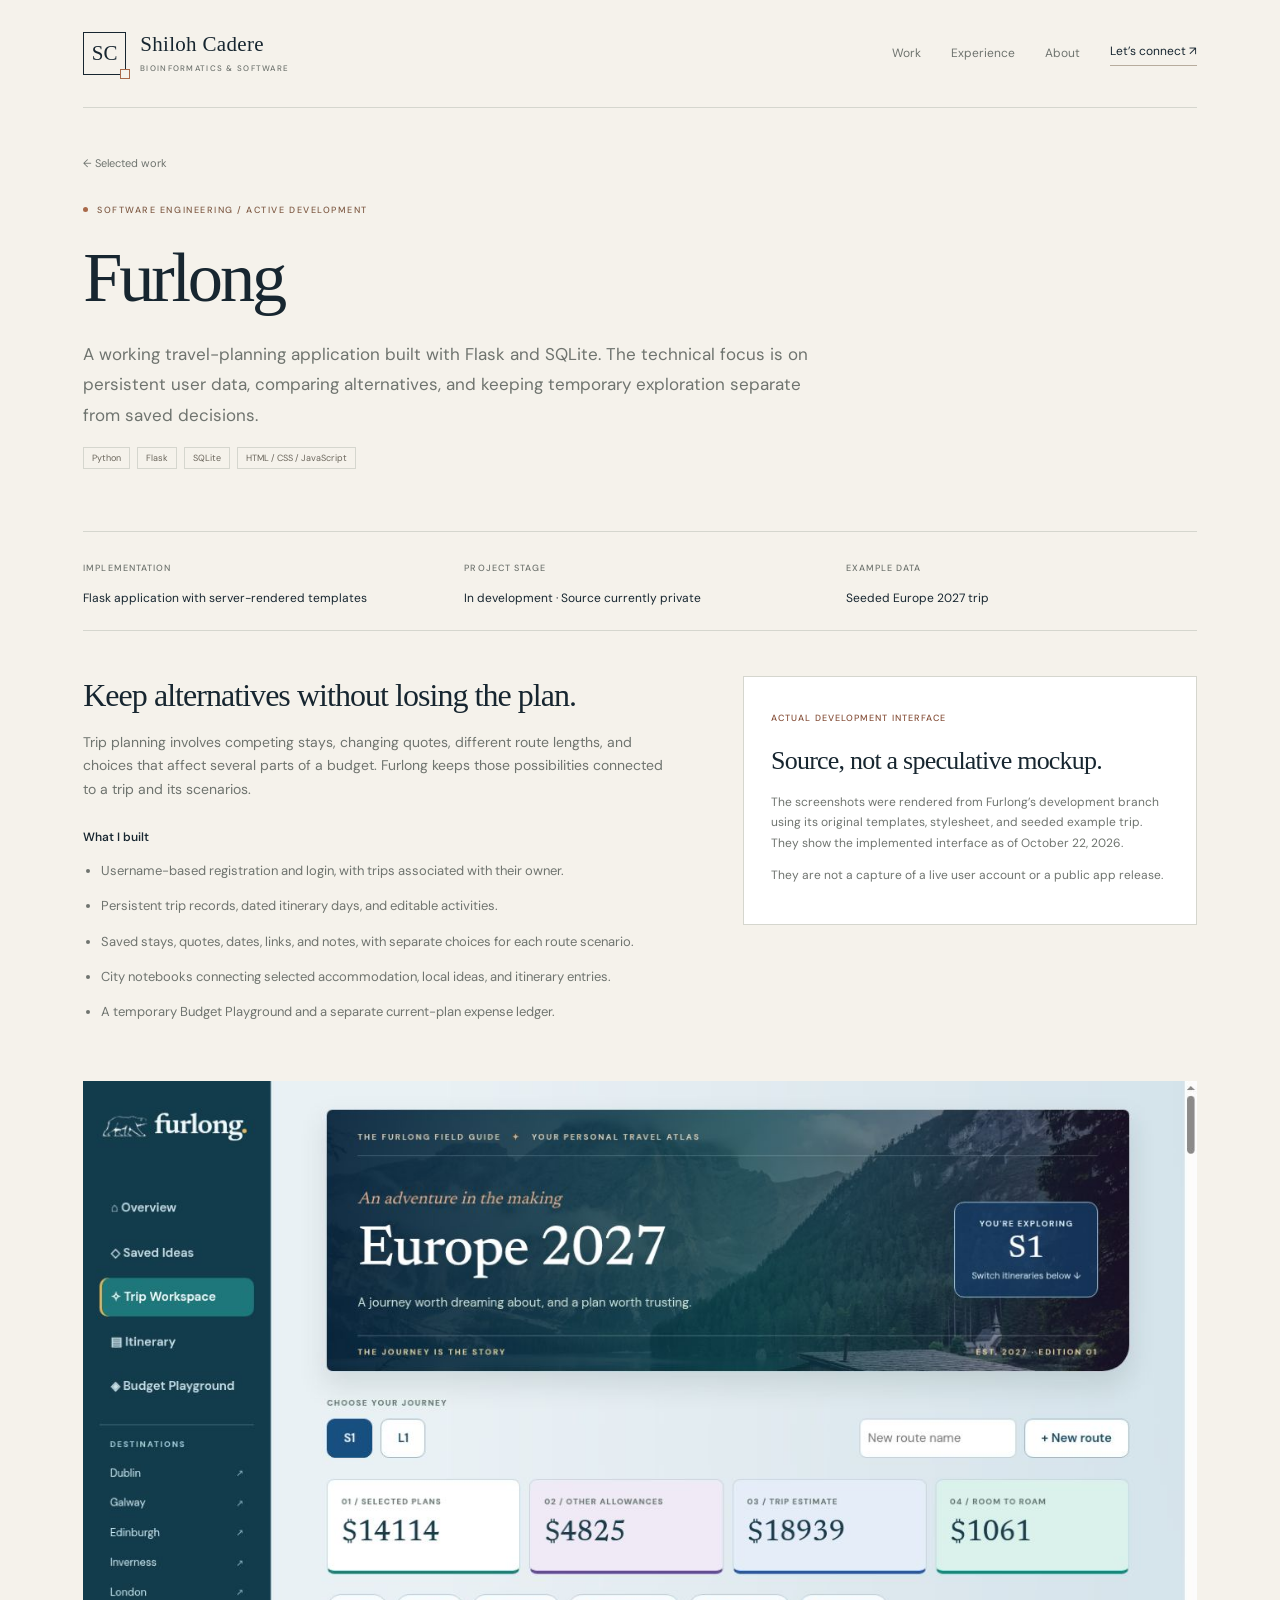
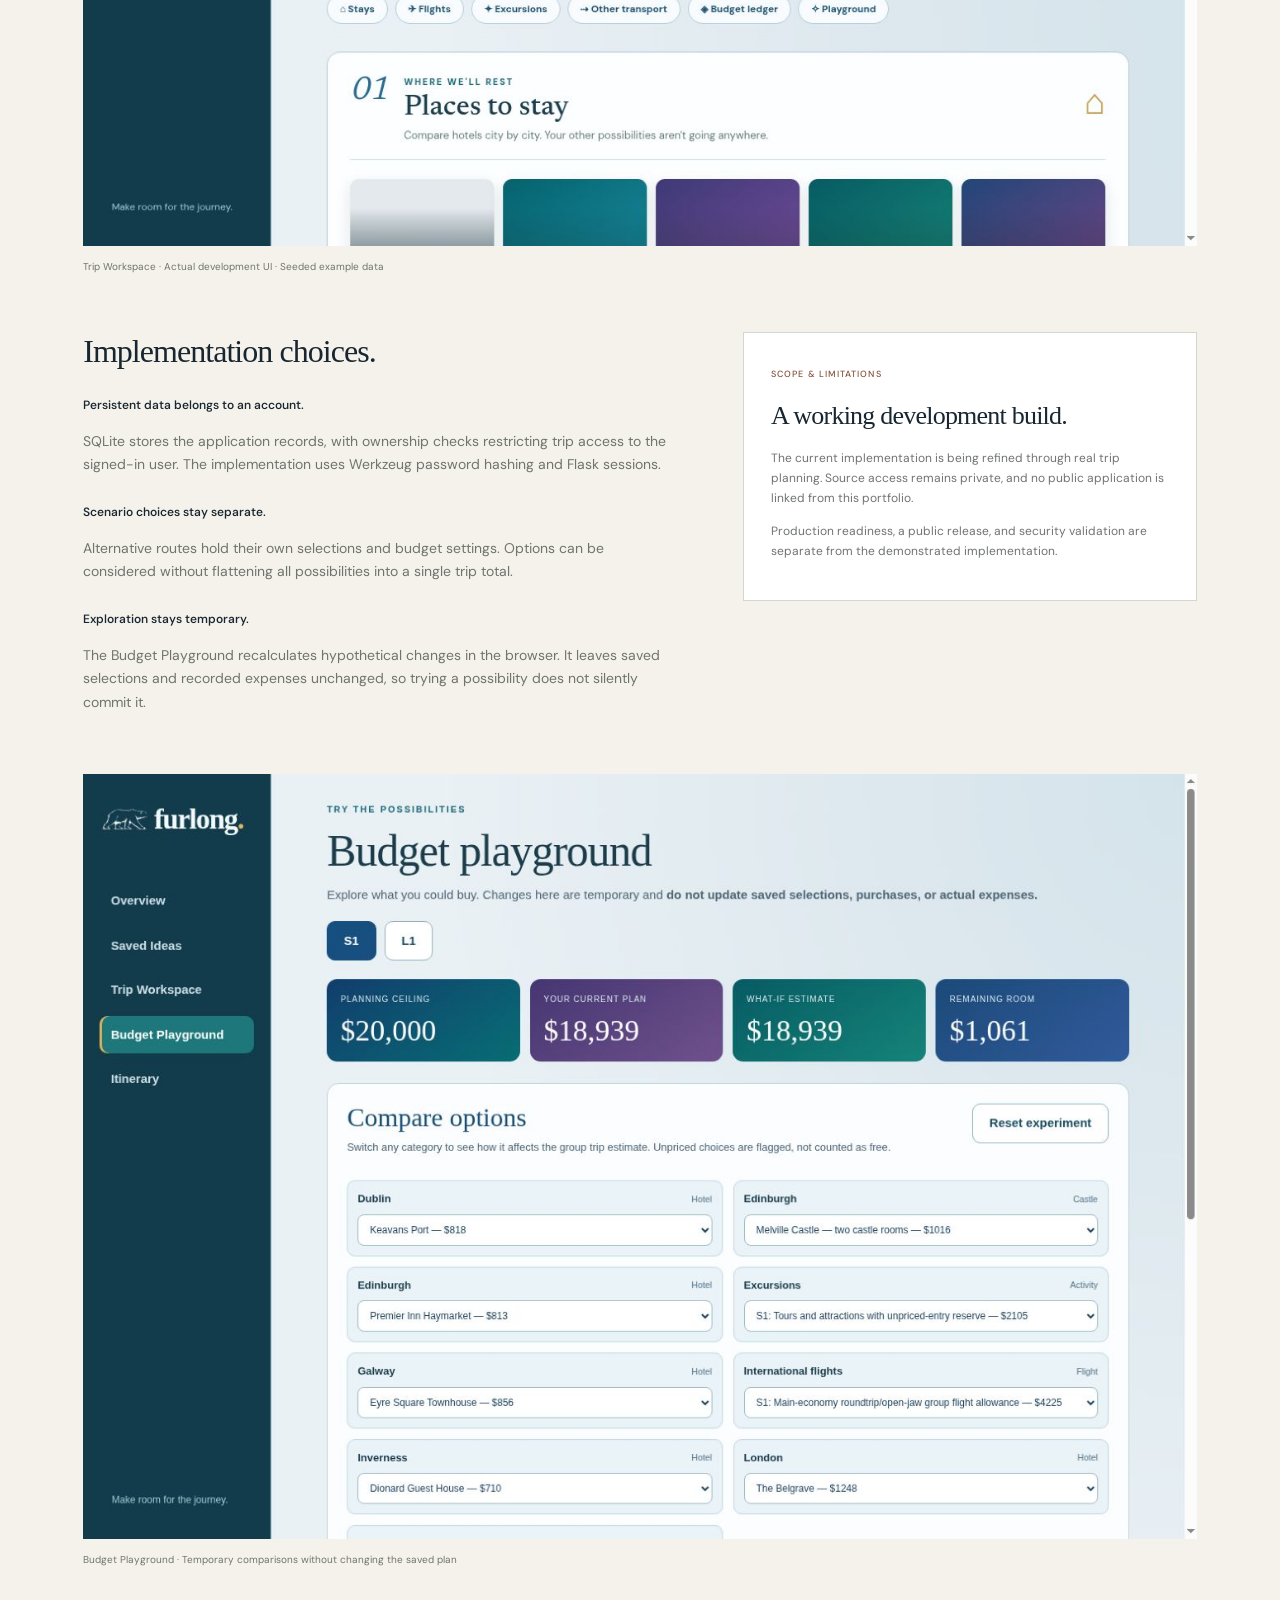
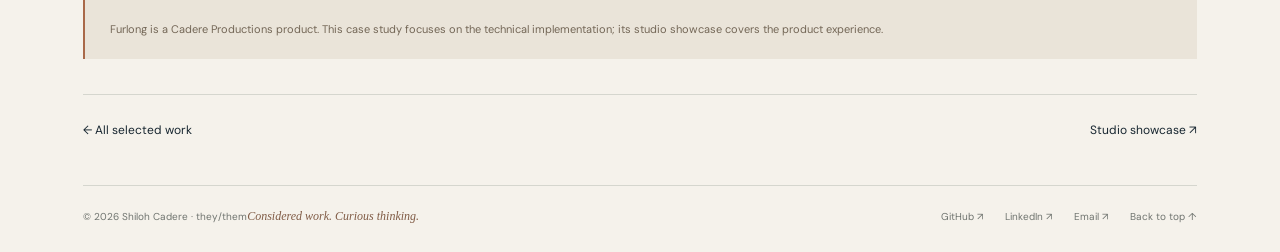
==== work/furlong/index.html @ 1867b546 "Publish professional portfolio for GitHub Pages" ====
<!DOCTYPE html>

<html lang="en"><head><meta charset="utf-8"/><meta content="width=device-width,initial-scale=1" name="viewport"/><meta content="#172630" name="theme-color"/><meta content="Technical case study of Furlong: Flask, SQLite, user ownership, scenario comparisons, and a temporary Budget Playground." name="description"/><title>Furlong — technical case study | Shiloh Cadere</title><link href="/assets/favicon.svg" rel="icon" type="image/svg+xml"/><link href="/assets/style.css" rel="stylesheet"/></head><body id="top"><a class="skip" href="#main">Skip to content</a><div class="wrap"><header class="header"><a aria-label="Shiloh Cadere home" class="identity" href="/"><span aria-hidden="true" class="identity-mark">SC</span><span class="identity-name">Shiloh Cadere<small>Bioinformatics &amp; software</small></span></a><nav aria-label="Main navigation" class="nav"><a href="/#work">Work</a><a href="/#experience">Experience</a><a class="optional" href="/#about">About</a><a class="nav-contact" href="/#contact">Let’s connect ↗</a></nav></header></div><main class="wrap" id="main"><header class="case-head"><a class="breadcrumb" href="/#work">← Selected work</a><div class="eyebrow">Software engineering / Active development</div><h1>Furlong</h1><p>A working travel-planning application built with Flask and SQLite. The technical focus is on persistent user data, comparing alternatives, and keeping temporary exploration separate from saved decisions.</p><div class="tags"><span>Python</span><span>Flask</span><span>SQLite</span><span>HTML / CSS / JavaScript</span></div></header><div class="case-facts"><div><small>Implementation</small><p>Flask application with server-rendered templates</p></div><div><small>Project stage</small><p>In development · Source currently private</p></div><div><small>Example data</small><p>Seeded Europe 2027 trip</p></div></div><section class="case-body"><div><h2>Keep alternatives without losing the plan.</h2><p>Trip planning involves competing stays, changing quotes, different route lengths, and choices that affect several parts of a budget. Furlong keeps those possibilities connected to a trip and its scenarios.</p><h3>What I built</h3><ul><li>Username-based registration and login, with trips associated with their owner.</li><li>Persistent trip records, dated itinerary days, and editable activities.</li><li>Saved stays, quotes, dates, links, and notes, with separate choices for each route scenario.</li><li>City notebooks connecting selected accommodation, local ideas, and itinerary entries.</li><li>A temporary Budget Playground and a separate current-plan expense ledger.</li></ul></div><aside class="evidence-box"><small>Actual development interface</small><h2>Source, not a speculative mockup.</h2><p>The screenshots were rendered from Furlong’s development branch using its original templates, stylesheet, and seeded example trip. They show the implemented interface as of October 22, 2026.</p><p>They are not a capture of a live user account or a public app release.</p></aside></section><figure class="case-screenshot"><a aria-label="View the full Furlong workspace screenshot" href="/assets/furlong-workspace-development.jpg"><img alt="Actual Furlong Trip Workspace showing route scenarios, trip totals, and destination navigation." height="926" src="/assets/furlong-workspace-development.jpg" width="1348"/></a><figcaption>Trip Workspace · Actual development UI · Seeded example data</figcaption></figure><section class="case-body"><div><h2>Implementation choices.</h2><h3>Persistent data belongs to an account.</h3><p>SQLite stores the application records, with ownership checks restricting trip access to the signed-in user. The implementation uses Werkzeug password hashing and Flask sessions.</p><h3>Scenario choices stay separate.</h3><p>Alternative routes hold their own selections and budget settings. Options can be considered without flattening all possibilities into a single trip total.</p><h3>Exploration stays temporary.</h3><p>The Budget Playground recalculates hypothetical changes in the browser. It leaves saved selections and recorded expenses unchanged, so trying a possibility does not silently commit it.</p></div><aside class="evidence-box"><small>Scope &amp; limitations</small><h2>A working development build.</h2><p>The current implementation is being refined through real trip planning. Source access remains private, and no public application is linked from this portfolio.</p><p>Production readiness, a public release, and security validation are separate from the demonstrated implementation.</p></aside></section><figure class="case-screenshot"><a aria-label="View the full Budget Playground screenshot" href="/assets/furlong-playground-development.jpg"><img alt="Furlong Budget Playground with temporary what-if totals and comparison options." height="926" loading="lazy" src="/assets/furlong-playground-development.jpg" width="1348"/></a><figcaption>Budget Playground · Temporary comparisons without changing the saved plan</figcaption></figure><p class="case-note">Furlong is a Cadere Productions product. This case study focuses on the technical implementation; its studio showcase covers the product experience.</p><div class="case-next"><a href="/#work">← All selected work</a><a href="https://shilohcadere.github.io/cadere-productions/furlong/" rel="noopener noreferrer" target="_blank">Studio showcase ↗</a></div></main><footer class="wrap"><div class="footer"><span>© 2026 Shiloh Cadere · they/them<span class="footer-signoff">Considered work. Curious thinking.</span></span><div class="footer-links"><a href="https://github.com/ShilohCadere" rel="noopener noreferrer" target="_blank">GitHub ↗</a><a href="https://www.linkedin.com/in/shilohsmithcadere/" rel="noopener noreferrer" target="_blank">LinkedIn ↗</a><a href="mailto:shilohcadere@gmail.com">Email ↗</a><a href="#top">Back to top ↑</a></div></div></footer></body></html>
---- assets/style.css ----
@import url('https://fonts.googleapis.com/css2?family=DM+Sans:wght@400;500;550;600;650;700&family=IBM+Plex+Mono:wght@400;500&display=swap');
:root{--paper:#f5f2eb;--white:#fbf9f4;--ink:#172630;--muted:#6f746f;--line:#d5d6ce;--copper:#a96949;--walnut:#805c46;--teal:#87513b;--mint:#e9e4da;--blue:#e8e7e0;--mono:'IBM Plex Mono',monospace;--body:'DM Sans',Arial,sans-serif;--head:Georgia,'Times New Roman',serif}*{box-sizing:border-box}html{scroll-behavior:smooth;scroll-padding-top:90px}body{margin:0;color:var(--ink);background:var(--paper);font:15px/1.7 var(--body)}a{color:inherit;text-underline-offset:4px}button{font:inherit;cursor:pointer}a,button{-webkit-tap-highlight-color:transparent}a:focus-visible,button:focus-visible{outline:3px solid #a96949;outline-offset:5px}img{max-width:100%}.wrap{max-width:1400px;padding:0 6.5%;margin:auto}.skip{position:absolute;top:-100px;left:15px;background:var(--ink);color:white;z-index:5;padding:10px}.skip:focus{top:10px}.header{height:96px;display:flex;align-items:center;justify-content:space-between;border-bottom:1px solid var(--line)}.identity{display:flex;align-items:center;gap:12px;text-decoration:none;font-size:15px;font-weight:650;letter-spacing:-.025em}.identity-mark{font:500 13px var(--mono);display:grid;place-items:center;height:35px;width:35px;background:var(--ink);color:#f5f2eb;border-radius:5px}.nav{display:flex;gap:30px;align-items:center;font-size:12px}.nav a{text-decoration:none;color:#6f746f}.nav a:hover{color:var(--teal)}.nav .nav-contact{color:var(--ink);border-bottom:1px solid #b7ac9d;padding-bottom:3px}.eyebrow{font:400 10px/1.6 var(--mono);letter-spacing:.11em;text-transform:uppercase;display:flex;align-items:center;gap:9px;color:var(--teal)}.eyebrow:before{content:'';width:5px;height:5px;background:var(--teal);display:inline-block}.hero{padding:70px 0 55px}.hero-grid{display:grid;grid-template-columns:1.3fr 1fr;gap:70px;align-items:center}.hero h1{font:550 clamp(45px,4.75vw,70px)/1.12 var(--head);letter-spacing:-.055em;margin:24px 0}.hero h1 span{color:var(--teal)}.intro{font-size:16px;color:var(--muted);max-width:540px;line-height:1.8;margin:0}.intro strong{color:var(--ink);font-weight:550}.actions{display:flex;gap:12px;flex-wrap:wrap;margin-top:29px}.button{padding:11px 19px;display:inline-flex;gap:25px;align-items:center;text-decoration:none;font-size:12px;font-weight:550;border:1px solid var(--ink);background:var(--ink);color:white;border-radius:3px}.button:hover{background:#30404a}.button.secondary{background:transparent;color:var(--ink);border-color:#c9c1b5}.button.secondary:hover{background:var(--white)}.code-composition{position:relative;padding:0 0 22px 15px}.code-composition:before{content:'';position:absolute;inset:-24px -20px 15px 45px;border:1px solid #c9b8a5;background:linear-gradient(90deg,#d9cdbd40 1px,transparent 1px),linear-gradient(#d9cdbd40 1px,transparent 1px);background-size:19px 19px;border-radius:6px;transform:rotate(5deg)}.code-window{position:relative;background:#172630;color:#e8e6df;border-radius:6px;box-shadow:0 18px 40px #392c2010;overflow:hidden;max-width:440px}.filebar{display:flex;justify-content:space-between;gap:10px;align-items:center;padding:14px 20px;border-bottom:1px solid #485156;font:10px var(--mono);color:#c2c4bd}.filebar span:last-child{color:#c8a88b;font-size:8px}.code-window pre{font:12px/1.95 var(--mono);padding:23px 24px;margin:0;white-space:pre-wrap}.code-key{color:#d3b69c}.code-value{color:#e3d4ae}.code-comment{color:#9ba9a9}.code-foot{padding:12px 20px;font:9px var(--mono);color:#bdc4c0;border-top:1px solid #485156}.code-caption{position:relative;max-width:440px;display:flex;justify-content:space-between;margin-top:15px;font-size:9px;color:var(--muted);gap:20px}.code-caption a{color:var(--teal)}.hero-meta{margin-top:45px;border-top:1px solid var(--line);padding-top:23px;display:flex;justify-content:space-between;gap:25px;font-size:11px;color:var(--muted)}.hero-meta strong{font-weight:500;color:var(--ink)}.availability{display:flex;align-items:center;gap:8px}.availability:before{content:'';width:6px;height:6px;background:#43866f;border-radius:50%}.section{padding:45px 0 55px;border-top:1px solid var(--line)}.section-head{display:flex;justify-content:space-between;align-items:end;gap:35px;margin-bottom:30px}.section-head h2,.section-heading{font:550 34px/1.2 var(--head);letter-spacing:-.045em;margin:12px 0 0}.section-head p{font-size:12px;max-width:330px;color:var(--muted);margin:0}.featured{display:grid;grid-template-columns:1fr 1fr;border:1px solid var(--line);background:var(--white);border-radius:5px;overflow:hidden}.project-copy{padding:35px 37px;display:flex;flex-direction:column}.project-number{font:9px var(--mono);color:var(--muted);letter-spacing:.04em;text-transform:uppercase}.project-copy h3{font:550 28px/1.2 var(--head);letter-spacing:-.04em;margin:19px 0 15px}.project-copy p{font-size:13px;line-height:1.8;color:var(--muted);margin:0 0 18px}.tags{display:flex;gap:7px;flex-wrap:wrap;margin:10px 0 20px}.tags span{font:9px var(--mono);border:1px solid var(--line);background:#f5f2eb;border-radius:3px;padding:5px 7px;color:#6b665c}.project-actions{display:flex;gap:20px;align-items:center;margin-top:auto}.textlink{font-size:11px;font-weight:550;text-decoration:none;display:inline-flex;gap:23px;align-items:center}.textlink:after{content:'↗';font-size:16px;font-weight:400}.project-actions a:last-child{font-size:10px;color:var(--muted);text-decoration:none}.review-art{background:#e8e3d8;padding:35px;display:flex;flex-direction:column;justify-content:center;position:relative;border-left:1px solid var(--line)}.art-caption{font:8px var(--mono);letter-spacing:.09em;text-transform:uppercase;color:#786e60;margin-bottom:25px}.review-layers{display:grid;grid-template-columns:1fr 1fr;gap:12px}.layer{padding:19px;background:#f8f5ee;border:1px solid #cec5b8;border-radius:4px}.layer small{display:block;font:8px var(--mono);color:#8a735e;margin-bottom:9px}.layer strong{font-size:12px;font-weight:500}.layer:last-child{background:#283943;color:white;border-color:#283943}.layer:last-child small{color:#d4c3af}.art-note{font-size:9px;color:#786e60;margin:20px 0 0}.project-grid{display:grid;grid-template-columns:1fr 1fr;gap:23px;margin-top:23px}.project-card{background:white;border:1px solid var(--line);border-radius:5px;overflow:hidden}.project-card .project-copy{min-height:300px}.project-card h3{font-size:25px}.pipeline-art{background:#e3e6e3;padding:25px 30px;height:185px;display:flex;justify-content:center;flex-direction:column;border-bottom:1px solid var(--line)}.flow-nodes{display:grid;grid-template-columns:repeat(3,1fr);gap:12px}.flow-nodes span{border:1px solid #c7cdc7;background:#f4f5ef;border-radius:3px;font:9px/1.5 var(--mono);padding:9px;text-align:center}.flow-nodes span:nth-child(3){background:#283943;color:white;border-color:#283943}.flow-foot{font:8px var(--mono);color:#6a746f;margin-top:12px;text-align:right}.barcode-art{height:185px;padding:25px 30px;background:#e7dfd2;border-bottom:1px solid var(--line)}.result-pair{display:flex;gap:25px;align-items:center;justify-content:space-between}.result-pair strong{font:500 35px var(--head);letter-spacing:-.05em}.result-pair small{font:8px var(--mono);display:block;color:#7e7465;margin-top:4px}.result-pair>span{color:#b4a594;font-size:20px}.result-pair>div:last-child strong{color:var(--teal)}.result-note{font-size:8px;color:#7e7465;margin-top:13px}.more-work{display:grid;grid-template-columns:1fr 1fr;gap:25px;margin-top:28px}.compact-project{padding:22px 0;border-top:1px solid var(--line)}.compact-project h3{font-size:16px;font-weight:550;margin:10px 0}.compact-project p{font-size:12px;color:var(--muted);margin:0 0 13px}.software{margin-top:8px;display:grid;grid-template-columns:1fr 1.2fr;border:1px solid var(--line);background:white;border-radius:5px;overflow:hidden}.software .project-copy{padding:35px}.software-screen{background:#e7e1d6;display:flex;align-items:center;padding:22px;border-left:1px solid var(--line)}.software-screen img{width:100%;height:auto;border:1px solid #c7bbaa;box-shadow:0 7px 20px #41312012;display:block}.section-subnote{font-size:10px;color:var(--muted);margin:15px 0 0}.experience-layout{display:grid;grid-template-columns:1fr 1.5fr;gap:90px}.experience-intro p{font-size:14px;color:var(--muted);margin-top:22px;max-width:350px}.timeline{margin-top:0}.job{padding:24px 0;border-top:1px solid var(--line)}.job:first-child{padding-top:0;border:0}.job-line{display:flex;justify-content:space-between;gap:20px;align-items:start}.job h3{font-size:16px;font-weight:550;margin:0}.job time{font:9px var(--mono);color:var(--muted);white-space:nowrap}.job-role{font-size:11px;color:var(--teal);margin-top:5px}.job p{font-size:12px;color:var(--muted);line-height:1.85;margin:13px 0 0}.education{padding:24px;margin-top:28px;border:1px solid var(--line);background:#eae5db;font-size:12px}.education strong{display:block;font-size:13px;font-weight:550}.education span{font-size:10px;color:var(--muted)}.education div+div{margin-top:15px}.toolkit{display:grid;grid-template-columns:repeat(3,1fr);gap:35px}.toolkit h3{font-size:13px;font-weight:550;margin:14px 0 10px}.toolkit small{font:9px var(--mono);color:var(--teal)}.toolkit p{font-size:12px;color:var(--muted);margin:0}.toolkit>div{border-top:2px solid #a5866d;padding-top:10px}.about-grid{display:grid;grid-template-columns:1fr 1.5fr;gap:90px}.about-copy p{font-size:14px;color:var(--muted);margin:0 0 18px}.personal-label{font:10px var(--mono);color:var(--teal);margin-top:22px}.studio-link{margin-top:22px;padding:23px;background:#eae5db;border:1px solid var(--line);border-radius:4px;display:flex;justify-content:space-between;align-items:center;gap:20px;font-size:12px}.studio-link small{display:block;color:var(--muted);font-size:10px;margin-top:4px}.studio-link a{white-space:nowrap}.contact{background:var(--ink);color:white;padding:48px 45px;border-radius:5px;display:flex;align-items:center;justify-content:space-between;gap:40px;margin:5px 0 50px}.contact .eyebrow{color:#d2b299}.contact .eyebrow:before{background:#d2b299}.contact h2{font:500 34px/1.2 var(--head);letter-spacing:-.04em;margin:15px 0}.contact p{font-size:12px;color:#c0c4bf;max-width:480px;margin:0}.contact-links{display:flex;flex-direction:column;gap:13px;min-width:160px}.contact-links a{text-decoration:none;font-size:12px;display:flex;justify-content:space-between;gap:20px}.contact-links a:first-child{padding-bottom:13px;border-bottom:1px solid #536065}.footer{border-top:1px solid var(--line);padding:22px 0 27px;display:flex;justify-content:space-between;gap:20px;align-items:center;font-size:10px;color:var(--muted)}.footer-links{display:flex;gap:22px}.footer a{text-decoration:none}.case-head{padding:42px 0}.breadcrumb{display:inline-block;font-size:11px;color:var(--muted);text-decoration:none;margin-bottom:30px}.case-head h1{font:550 clamp(38px,5vw,65px)/1.1 var(--head);letter-spacing:-.05em;margin:22px 0}.case-head>p{max-width:740px;font-size:17px;color:var(--muted);line-height:1.8}.case-facts{display:grid;grid-template-columns:1fr 1fr 1fr;border-top:1px solid var(--line);border-bottom:1px solid var(--line);padding:22px 0;gap:30px}.case-facts small{font:9px var(--mono);text-transform:uppercase;color:var(--muted)}.case-facts p{font-size:12px;margin:8px 0 0}.case-body{display:grid;grid-template-columns:1.3fr 1fr;gap:70px;padding:45px 0}.case-body h2,.case-section h2{font:550 26px/1.2 var(--head);letter-spacing:-.035em;margin:0 0 16px}.case-body p,.case-section p{font-size:14px;color:var(--muted)}.case-body h3{font-size:12px;font-weight:550;margin-top:25px}.case-body ul{padding-left:18px;font-size:13px;color:var(--muted)}.case-body li{margin:13px 0}.evidence-box{background:white;padding:27px;border:1px solid var(--line);border-radius:4px;align-self:start}.evidence-box small{font:9px var(--mono);color:var(--teal);text-transform:uppercase}.evidence-box h2{font-size:22px;margin-top:15px}.evidence-box p,.evidence-box li{font-size:12px}.case-visual{border:1px solid var(--line);border-radius:5px;overflow:hidden}.case-visual .review-art{min-height:300px;border:0}.case-visual .pipeline-art,.case-visual .barcode-art{height:auto;min-height:220px;border:0}.case-visual .result-pair{max-width:600px;margin:auto;width:100%}.case-visual .barcode-art>.art-caption,.case-visual .result-note{max-width:600px;margin:15px auto}.case-visual .flow-nodes{max-width:800px;margin:auto;width:100%}.case-visual .art-caption{font-size:10px}.case-visual .review-layers{max-width:750px;width:100%;margin:auto;grid-template-columns:repeat(4,1fr)}.case-visual .review-art .art-caption,.case-visual .review-art .art-note{max-width:750px;margin:15px auto;width:100%}.case-section{padding:30px 0;border-top:1px solid var(--line)}.source-list{display:flex;flex-wrap:wrap;gap:20px;margin:20px 0 5px}.source-list a{font-size:11px;color:var(--teal)}.case-note{font-size:11px!important;padding:20px 25px;background:#eae4d9;border-left:2px solid #a5866d;margin:20px 0 35px;color:#736656!important}.case-next{display:flex;justify-content:space-between;gap:20px;padding:25px 0 45px;border-top:1px solid var(--line);font-size:12px}.case-next a{text-decoration:none}.case-screenshot{margin:0}.case-screenshot img{display:block;width:100%;height:auto}.case-screenshot figcaption{font-size:10px;color:var(--muted);padding:12px 0}.case-code{padding:30px;background:#172630;color:#e8e6df;overflow:auto;margin:0;font:12px/1.9 var(--mono);white-space:pre-wrap}.data-table{border-collapse:collapse;width:100%;font-size:12px;margin:25px 0}.data-table td,.data-table th{border-bottom:1px solid var(--line);text-align:left;padding:12px 15px}.data-table th{font-weight:550;background:#e8efed}.matrix-visual{background:#e8e4db;padding:30px}.matrix-visual>div{display:flex;gap:12px;flex-wrap:wrap;max-width:750px;margin:20px auto;align-items:center;justify-content:center}.matrix-visual span{font:11px var(--mono);padding:15px 20px;background:white;border:1px solid #ccc3b5;border-radius:3px}.matrix-visual strong{font-weight:400;font-size:18px;color:#9e8d78}.matrix-visual p{font-size:10px;color:var(--muted);text-align:center}.filterbar{display:flex;gap:6px}.filterbar button{border:1px solid var(--line);background:none;border-radius:3px;padding:6px 10px;font-size:10px;color:var(--muted)}.filterbar button[aria-pressed=true]{background:var(--ink);color:white;border-color:var(--ink)}[hidden]{display:none!important}@media(max-width:1000px){.hero-grid{gap:35px}.hero h1{font-size:54px}.code-window pre{font-size:11px}.project-copy{padding:27px}.experience-layout,.about-grid{gap:45px}.software .project-copy{padding:28px}.software-screen{padding:15px}.nav{gap:20px}}@media(max-width:760px){.wrap{padding:0 5%}.hero-grid{grid-template-columns:1fr;gap:50px}.hero{padding-top:45px}.hero h1{font-size:58px;max-width:600px}.code-composition{max-width:500px;padding-left:0}.code-window{max-width:none}.code-composition:before{right:-5px}.code-window pre{font-size:12px}.code-caption{max-width:none}.hero-meta{flex-wrap:wrap;gap:12px}.featured,.software{grid-template-columns:1fr}.review-art{border-left:0;border-top:1px solid var(--line)}.software-screen{border-left:0;border-top:1px solid var(--line);padding:25px}.project-grid{gap:16px}.project-card .project-copy{min-height:340px}.result-pair strong{font-size:26px}.pipeline-art,.barcode-art{padding:22px 18px}.experience-layout,.about-grid,.case-body{grid-template-columns:1fr;gap:30px}.toolkit{gap:22px}.contact{padding:35px;display:block}.contact-links{margin-top:30px;max-width:260px}.section-head{align-items:start}.section-head p{max-width:280px}.case-visual .review-layers{grid-template-columns:1fr 1fr}.case-head>p{font-size:15px}}@media(max-width:520px){.header{height:84px}.identity{font-size:13px;gap:8px}.identity-mark{width:29px;height:29px;font-size:11px}.nav{gap:14px;font-size:10px}.nav .optional{display:none}.hero h1{font-size:46px;letter-spacing:-.055em}.intro{font-size:15px}.hero-meta{display:block}.hero-meta>div{margin-top:10px}.hero-meta>div:first-child{margin-top:0}.section{padding:35px 0 40px}.section-head{display:block;margin-bottom:25px}.section-head p{margin-top:15px;max-width:none}.section-head h2,.section-heading{font-size:30px}.project-grid,.more-work,.toolkit{grid-template-columns:1fr}.project-card .project-copy{min-height:0}.project-copy{padding:25px}.project-copy h3{font-size:25px}.project-actions{margin-top:10px}.review-art{padding:25px}.layer{padding:15px}.pipeline-art,.barcode-art{height:175px}.result-pair strong{font-size:36px}.result-pair{justify-content:space-around}.toolkit{gap:25px}.job time{font-size:8px}.job-line{gap:10px}.contact{padding:27px}.contact h2{font-size:29px}.footer{display:block}.footer-links{margin-top:15px;flex-wrap:wrap;gap:18px}.studio-link{display:block}.studio-link>a{margin-top:14px}.case-head{padding:30px 0}.case-head h1{font-size:42px}.case-facts{gap:15px;grid-template-columns:1fr 1fr}.case-facts>div:last-child{grid-column:1/-1}.case-body{padding:30px 0}.case-visual .flow-nodes{grid-template-columns:1fr 1fr}.case-visual .review-art{padding:22px}.case-next{font-size:11px}.filterbar{margin-top:18px}.code-composition{margin-right:7px}.hero .eyebrow{font-size:9px}.case-code{font-size:10px;padding:20px}.case-screenshot figcaption{font-size:9px}.more-work{gap:5px}}@media(prefers-reduced-motion:reduce){html{scroll-behavior:auto}*{transition:none!important}}

/* Complementary identity: Cadere palette, personal portfolio voice. */
.header{height:108px}.identity{gap:14px;letter-spacing:0}.identity-mark{position:relative;width:43px;height:43px;border:1px solid var(--ink);background:transparent;color:var(--ink);border-radius:0;font:400 21px var(--head)}.identity-mark:after{content:'';position:absolute;right:-5px;bottom:-5px;width:8px;height:8px;border:1px solid var(--copper);background:var(--paper)}.identity-name{font:400 21px/1.1 var(--head);letter-spacing:.015em}.identity-name small{display:block;font:500 8px/1.5 var(--body);letter-spacing:.16em;text-transform:uppercase;margin-top:6px;color:var(--muted)}.nav{font-size:12px;gap:30px}.eyebrow{font:500 9px/1.6 var(--body);letter-spacing:.17em}.eyebrow:before{background:var(--copper);border-radius:50%}.hero{padding-top:65px}.hero h1{font-family:var(--head);font-weight:400;letter-spacing:-.045em;font-size:clamp(48px,4.9vw,73px);line-height:1.08;margin:27px 0}.hero h1>span{font-style:italic;color:var(--copper)}.hero .intro{font-size:15px}.button{border-radius:0;font-size:11px;padding:11px 19px}.button.secondary{border-color:#c5bdb0}.code-composition:before{background:#eae4d880;border-color:#cfc5b5;inset:-18px -13px 20px 35px;transform:rotate(3deg);border-radius:0}.code-window{border-radius:0;box-shadow:0 12px 30px #38271910}.code-window pre{padding-top:24px;padding-bottom:24px}.filebar{font-size:9px}.code-caption{font-size:9px}.hero-meta{font-size:10px}.availability:before{background:var(--copper);width:5px;height:5px}.section-head h2,.section-heading{font-weight:400;font-size:39px;letter-spacing:-.035em}.section-head p{font-size:12px}.featured,.project-card,.software,.evidence-box,.education,.studio-link{border-radius:0}.project-copy h3{font-family:var(--head);font-size:31px;font-weight:400;letter-spacing:-.035em}.project-card h3{font-size:29px}.project-number{font:500 9px var(--body);letter-spacing:.14em}.tags span{font:400 9px var(--body);border-radius:0;padding:4px 8px}.layer{border-radius:0}.art-caption{font-size:8px}.review-art{padding:35px}.layer strong{font-size:12px}.flow-nodes span{border-radius:0}.barcode-art .result-pair strong{font-family:var(--head);font-weight:400;font-size:41px;letter-spacing:-.04em}.result-pair>div:last-child strong{color:var(--copper)}.compact-project h3{font-family:var(--head);font-size:24px;font-weight:400;letter-spacing:-.02em}.job h3{font-family:var(--head);font-size:24px;letter-spacing:-.025em;font-weight:400}.job-role{color:#87513b}.job time{font:400 9px var(--body);letter-spacing:.06em}.education{background:#eae5db}.toolkit>div{border-top:1px solid #a5866d}.toolkit h3{font-family:var(--head);font-weight:400;font-size:23px;letter-spacing:-.025em}.toolkit small{font:500 9px var(--body);letter-spacing:.1em}.personal-label{font:500 9px var(--body);letter-spacing:.14em}.contact{border-radius:0;padding:45px}.contact h2{font-weight:400;font-size:37px}.contact .eyebrow:before{background:#d2b299}.footer{font-size:10px}.footer-signoff{font:italic 12px var(--head);color:var(--walnut)}.case-head h1{font-weight:400;font-size:clamp(45px,5.5vw,78px);letter-spacing:-.045em}.case-head .eyebrow{color:var(--walnut)}.case-head .tags span{font-family:var(--body)}.case-facts small{font:500 9px var(--body);letter-spacing:.12em}.case-body h2,.case-section h2{font-weight:400;font-size:32px;letter-spacing:-.03em}.evidence-box h2{font-size:26px}.evidence-box small{font:500 9px var(--body);letter-spacing:.12em}.case-body h3{font-size:12px}.case-visual{border-radius:0}.matrix-visual span{border-radius:0}.case-note{border-left-color:var(--copper)}
@media(max-width:1000px){.hero h1{font-size:58px}.hero-grid{gap:40px}.identity-name{font-size:20px}}
@media(max-width:760px){.hero h1{font-size:68px;max-width:650px}.hero{padding-top:45px}.code-composition{max-width:500px}.code-composition:before{right:-5px}.contact{padding:35px}.section-head h2,.section-heading{font-size:37px}}
@media(max-width:520px){.header{height:96px}.identity-mark{width:33px;height:33px;font-size:18px}.identity{gap:11px}.identity-name{font-size:17px}.identity-name small{font-size:6px;letter-spacing:.1em;margin-top:5px}.nav{font-size:10px;gap:12px}.hero h1{font-size:46px;letter-spacing:-.045em}.hero .intro{font-size:15px}.hero .eyebrow{font-size:8px;letter-spacing:.12em}.section-head h2,.section-heading{font-size:34px}.project-copy h3,.project-card h3{font-size:29px}.barcode-art .result-pair strong{font-size:39px}.contact{padding:27px}.contact h2{font-size:32px}.job h3{font-size:23px}.case-head h1{font-size:45px}.case-body h2,.case-section h2{font-size:29px}.evidence-box h2{font-size:25px}.footer-signoff{display:block;margin-top:6px}.code-caption{font-size:8px}}
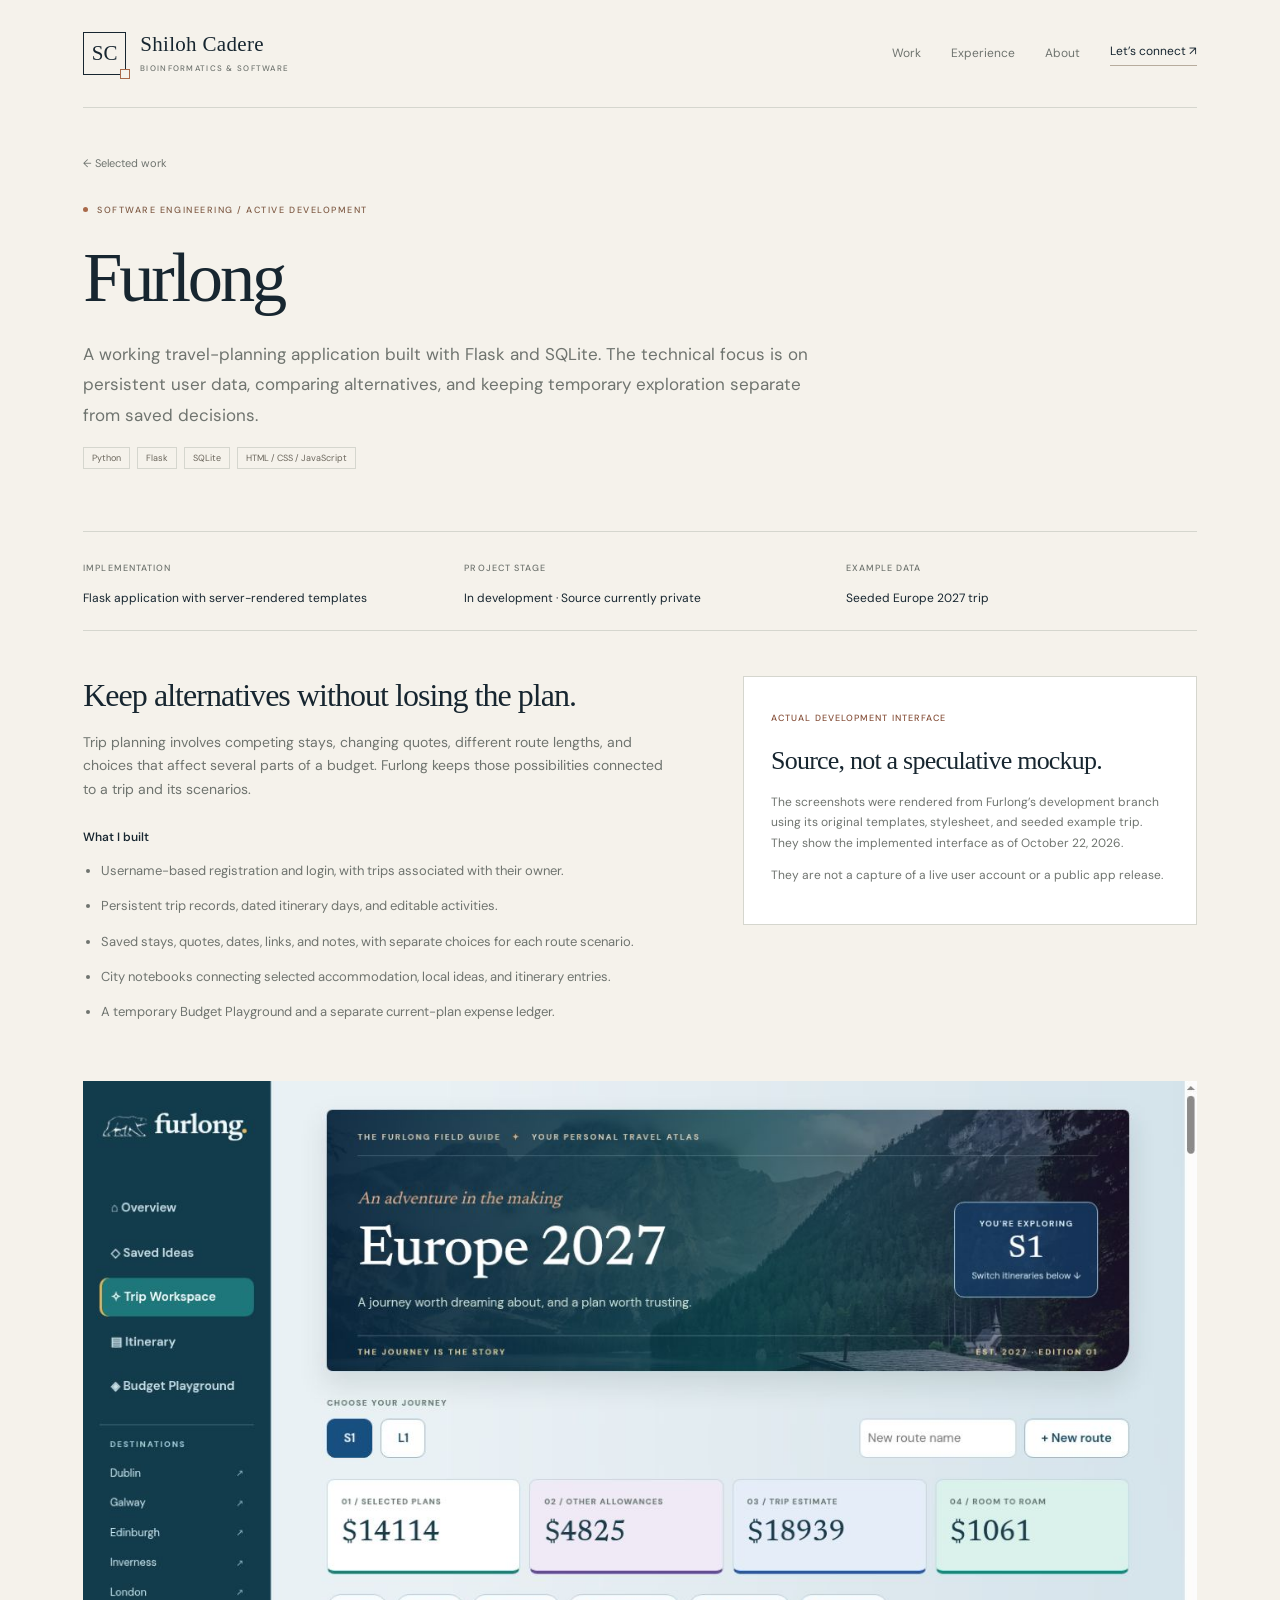
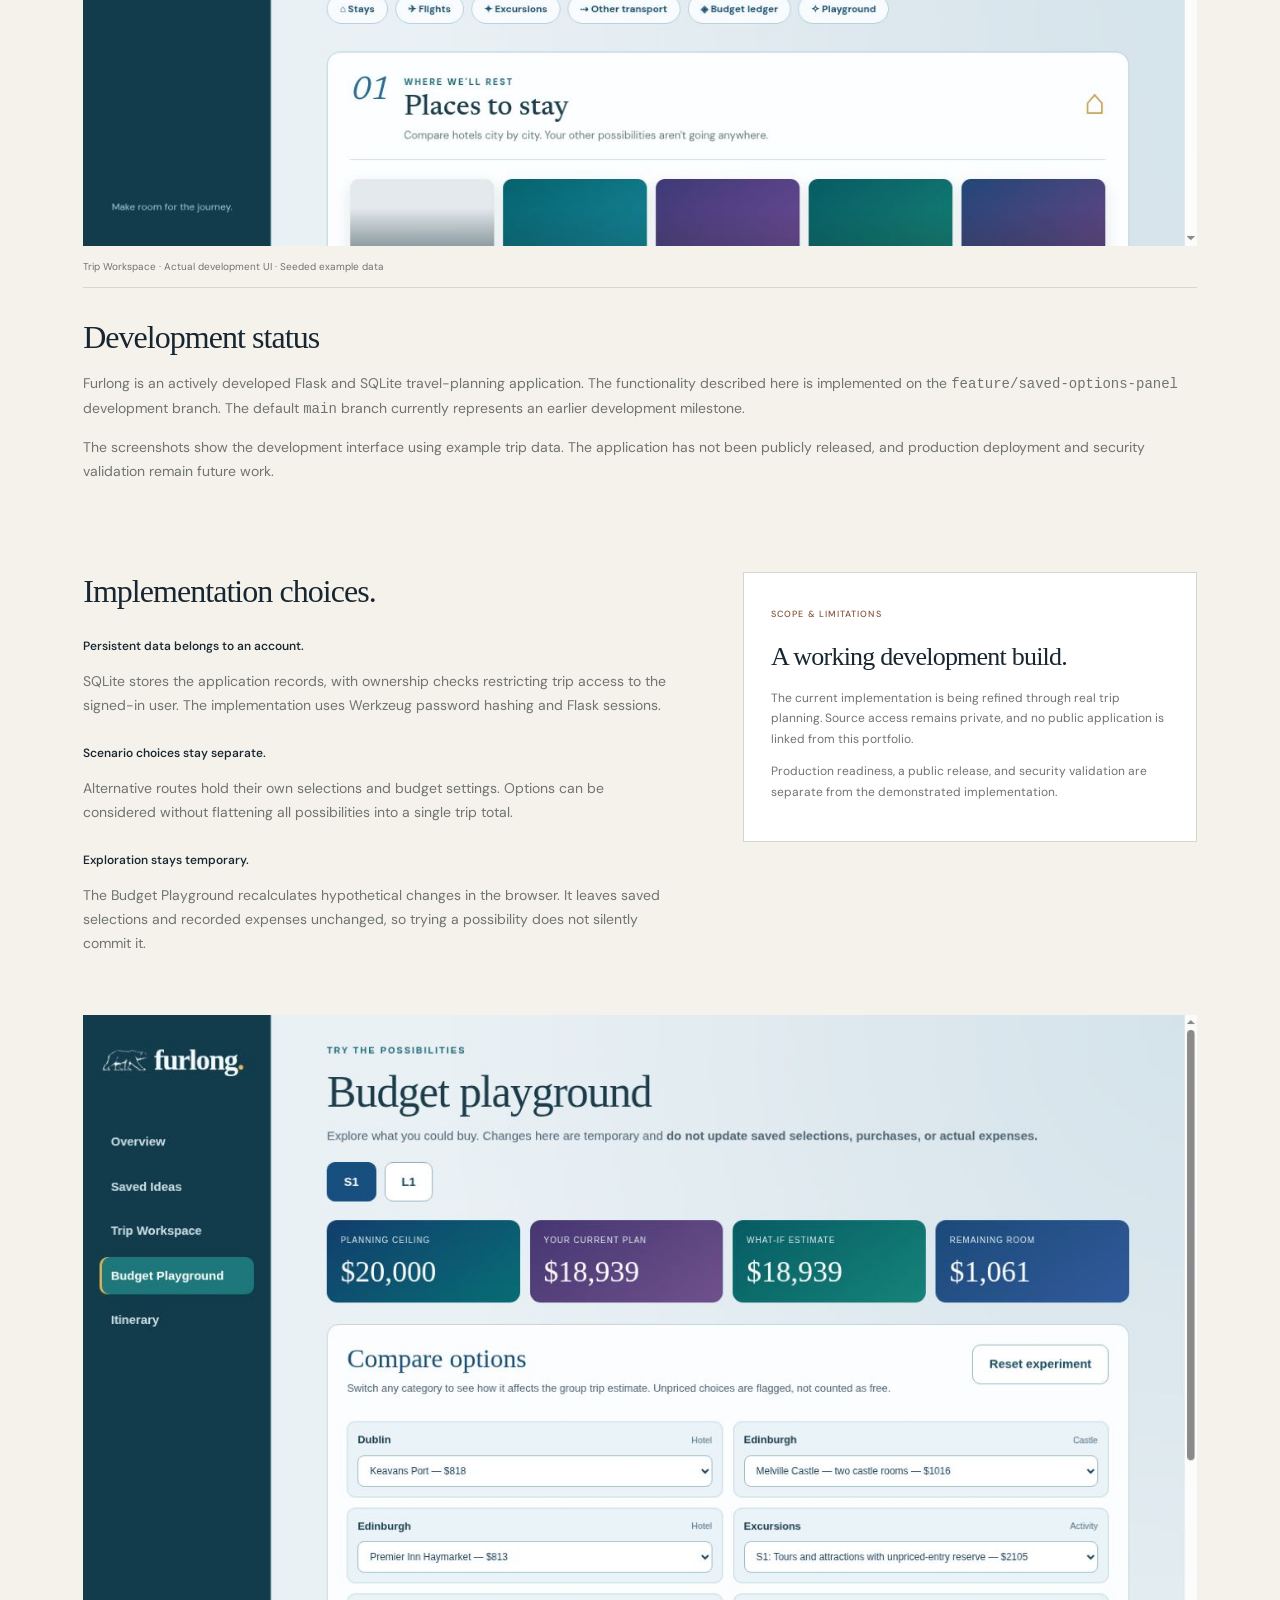
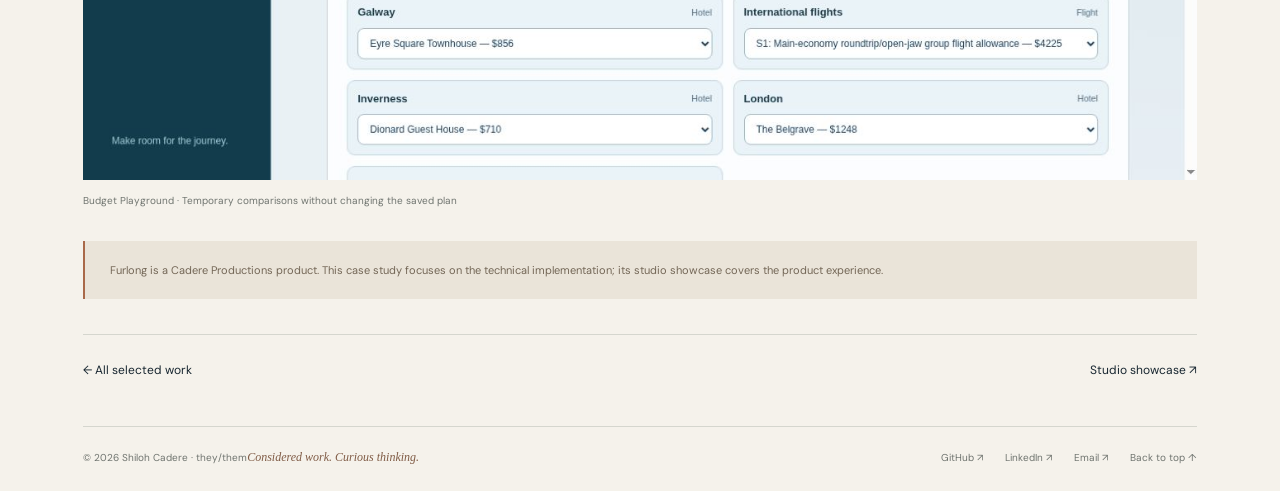
==== commit 26b89909: "Clarify Furlong case study development branch and release status" ====
--- a/work/furlong/index.html
+++ b/work/furlong/index.html
@@ -1,3 +1,3 @@
 <!DOCTYPE html>
 
-<html lang="en"><head><meta charset="utf-8"/><meta content="width=device-width,initial-scale=1" name="viewport"/><meta content="#172630" name="theme-color"/><meta content="Technical case study of Furlong: Flask, SQLite, user ownership, scenario comparisons, and a temporary Budget Playground." name="description"/><title>Furlong — technical case study | Shiloh Cadere</title><link href="/assets/favicon.svg" rel="icon" type="image/svg+xml"/><link href="/assets/style.css" rel="stylesheet"/></head><body id="top"><a class="skip" href="#main">Skip to content</a><div class="wrap"><header class="header"><a aria-label="Shiloh Cadere home" class="identity" href="/"><span aria-hidden="true" class="identity-mark">SC</span><span class="identity-name">Shiloh Cadere<small>Bioinformatics &amp; software</small></span></a><nav aria-label="Main navigation" class="nav"><a href="/#work">Work</a><a href="/#experience">Experience</a><a class="optional" href="/#about">About</a><a class="nav-contact" href="/#contact">Let’s connect ↗</a></nav></header></div><main class="wrap" id="main"><header class="case-head"><a class="breadcrumb" href="/#work">← Selected work</a><div class="eyebrow">Software engineering / Active development</div><h1>Furlong</h1><p>A working travel-planning application built with Flask and SQLite. The technical focus is on persistent user data, comparing alternatives, and keeping temporary exploration separate from saved decisions.</p><div class="tags"><span>Python</span><span>Flask</span><span>SQLite</span><span>HTML / CSS / JavaScript</span></div></header><div class="case-facts"><div><small>Implementation</small><p>Flask application with server-rendered templates</p></div><div><small>Project stage</small><p>In development · Source currently private</p></div><div><small>Example data</small><p>Seeded Europe 2027 trip</p></div></div><section class="case-body"><div><h2>Keep alternatives without losing the plan.</h2><p>Trip planning involves competing stays, changing quotes, different route lengths, and choices that affect several parts of a budget. Furlong keeps those possibilities connected to a trip and its scenarios.</p><h3>What I built</h3><ul><li>Username-based registration and login, with trips associated with their owner.</li><li>Persistent trip records, dated itinerary days, and editable activities.</li><li>Saved stays, quotes, dates, links, and notes, with separate choices for each route scenario.</li><li>City notebooks connecting selected accommodation, local ideas, and itinerary entries.</li><li>A temporary Budget Playground and a separate current-plan expense ledger.</li></ul></div><aside class="evidence-box"><small>Actual development interface</small><h2>Source, not a speculative mockup.</h2><p>The screenshots were rendered from Furlong’s development branch using its original templates, stylesheet, and seeded example trip. They show the implemented interface as of October 22, 2026.</p><p>They are not a capture of a live user account or a public app release.</p></aside></section><figure class="case-screenshot"><a aria-label="View the full Furlong workspace screenshot" href="/assets/furlong-workspace-development.jpg"><img alt="Actual Furlong Trip Workspace showing route scenarios, trip totals, and destination navigation." height="926" src="/assets/furlong-workspace-development.jpg" width="1348"/></a><figcaption>Trip Workspace · Actual development UI · Seeded example data</figcaption></figure><section class="case-body"><div><h2>Implementation choices.</h2><h3>Persistent data belongs to an account.</h3><p>SQLite stores the application records, with ownership checks restricting trip access to the signed-in user. The implementation uses Werkzeug password hashing and Flask sessions.</p><h3>Scenario choices stay separate.</h3><p>Alternative routes hold their own selections and budget settings. Options can be considered without flattening all possibilities into a single trip total.</p><h3>Exploration stays temporary.</h3><p>The Budget Playground recalculates hypothetical changes in the browser. It leaves saved selections and recorded expenses unchanged, so trying a possibility does not silently commit it.</p></div><aside class="evidence-box"><small>Scope &amp; limitations</small><h2>A working development build.</h2><p>The current implementation is being refined through real trip planning. Source access remains private, and no public application is linked from this portfolio.</p><p>Production readiness, a public release, and security validation are separate from the demonstrated implementation.</p></aside></section><figure class="case-screenshot"><a aria-label="View the full Budget Playground screenshot" href="/assets/furlong-playground-development.jpg"><img alt="Furlong Budget Playground with temporary what-if totals and comparison options." height="926" loading="lazy" src="/assets/furlong-playground-development.jpg" width="1348"/></a><figcaption>Budget Playground · Temporary comparisons without changing the saved plan</figcaption></figure><p class="case-note">Furlong is a Cadere Productions product. This case study focuses on the technical implementation; its studio showcase covers the product experience.</p><div class="case-next"><a href="/#work">← All selected work</a><a href="https://shilohcadere.github.io/cadere-productions/furlong/" rel="noopener noreferrer" target="_blank">Studio showcase ↗</a></div></main><footer class="wrap"><div class="footer"><span>© 2026 Shiloh Cadere · they/them<span class="footer-signoff">Considered work. Curious thinking.</span></span><div class="footer-links"><a href="https://github.com/ShilohCadere" rel="noopener noreferrer" target="_blank">GitHub ↗</a><a href="https://www.linkedin.com/in/shilohsmithcadere/" rel="noopener noreferrer" target="_blank">LinkedIn ↗</a><a href="mailto:shilohcadere@gmail.com">Email ↗</a><a href="#top">Back to top ↑</a></div></div></footer></body></html>+<html lang="en"><head><meta charset="utf-8"/><meta content="width=device-width,initial-scale=1" name="viewport"/><meta content="#172630" name="theme-color"/><meta content="Technical case study of Furlong: Flask, SQLite, user ownership, scenario comparisons, and a temporary Budget Playground." name="description"/><title>Furlong — technical case study | Shiloh Cadere</title><link href="/assets/favicon.svg" rel="icon" type="image/svg+xml"/><link href="/assets/style.css" rel="stylesheet"/></head><body id="top"><a class="skip" href="#main">Skip to content</a><div class="wrap"><header class="header"><a aria-label="Shiloh Cadere home" class="identity" href="/"><span aria-hidden="true" class="identity-mark">SC</span><span class="identity-name">Shiloh Cadere<small>Bioinformatics &amp; software</small></span></a><nav aria-label="Main navigation" class="nav"><a href="/#work">Work</a><a href="/#experience">Experience</a><a class="optional" href="/#about">About</a><a class="nav-contact" href="/#contact">Let’s connect ↗</a></nav></header></div><main class="wrap" id="main"><header class="case-head"><a class="breadcrumb" href="/#work">← Selected work</a><div class="eyebrow">Software engineering / Active development</div><h1>Furlong</h1><p>A working travel-planning application built with Flask and SQLite. The technical focus is on persistent user data, comparing alternatives, and keeping temporary exploration separate from saved decisions.</p><div class="tags"><span>Python</span><span>Flask</span><span>SQLite</span><span>HTML / CSS / JavaScript</span></div></header><div class="case-facts"><div><small>Implementation</small><p>Flask application with server-rendered templates</p></div><div><small>Project stage</small><p>In development · Source currently private</p></div><div><small>Example data</small><p>Seeded Europe 2027 trip</p></div></div><section class="case-body"><div><h2>Keep alternatives without losing the plan.</h2><p>Trip planning involves competing stays, changing quotes, different route lengths, and choices that affect several parts of a budget. Furlong keeps those possibilities connected to a trip and its scenarios.</p><h3>What I built</h3><ul><li>Username-based registration and login, with trips associated with their owner.</li><li>Persistent trip records, dated itinerary days, and editable activities.</li><li>Saved stays, quotes, dates, links, and notes, with separate choices for each route scenario.</li><li>City notebooks connecting selected accommodation, local ideas, and itinerary entries.</li><li>A temporary Budget Playground and a separate current-plan expense ledger.</li></ul></div><aside class="evidence-box"><small>Actual development interface</small><h2>Source, not a speculative mockup.</h2><p>The screenshots were rendered from Furlong’s development branch using its original templates, stylesheet, and seeded example trip. They show the implemented interface as of October 22, 2026.</p><p>They are not a capture of a live user account or a public app release.</p></aside></section><figure class="case-screenshot"><a aria-label="View the full Furlong workspace screenshot" href="/assets/furlong-workspace-development.jpg"><img alt="Actual Furlong Trip Workspace showing route scenarios, trip totals, and destination navigation." height="926" src="/assets/furlong-workspace-development.jpg" width="1348"/></a><figcaption>Trip Workspace · Actual development UI · Seeded example data</figcaption></figure><section class="case-section"><h2>Development status</h2><p>Furlong is an actively developed Flask and SQLite travel-planning application. The functionality described here is implemented on the <code>feature/saved-options-panel</code> development branch. The default <code>main</code> branch currently represents an earlier development milestone.</p><p>The screenshots show the development interface using example trip data. The application has not been publicly released, and production deployment and security validation remain future work.</p></section><section class="case-body"><div><h2>Implementation choices.</h2><h3>Persistent data belongs to an account.</h3><p>SQLite stores the application records, with ownership checks restricting trip access to the signed-in user. The implementation uses Werkzeug password hashing and Flask sessions.</p><h3>Scenario choices stay separate.</h3><p>Alternative routes hold their own selections and budget settings. Options can be considered without flattening all possibilities into a single trip total.</p><h3>Exploration stays temporary.</h3><p>The Budget Playground recalculates hypothetical changes in the browser. It leaves saved selections and recorded expenses unchanged, so trying a possibility does not silently commit it.</p></div><aside class="evidence-box"><small>Scope &amp; limitations</small><h2>A working development build.</h2><p>The current implementation is being refined through real trip planning. Source access remains private, and no public application is linked from this portfolio.</p><p>Production readiness, a public release, and security validation are separate from the demonstrated implementation.</p></aside></section><figure class="case-screenshot"><a aria-label="View the full Budget Playground screenshot" href="/assets/furlong-playground-development.jpg"><img alt="Furlong Budget Playground with temporary what-if totals and comparison options." height="926" loading="lazy" src="/assets/furlong-playground-development.jpg" width="1348"/></a><figcaption>Budget Playground · Temporary comparisons without changing the saved plan</figcaption></figure><p class="case-note">Furlong is a Cadere Productions product. This case study focuses on the technical implementation; its studio showcase covers the product experience.</p><div class="case-next"><a href="/#work">← All selected work</a><a href="https://shilohcadere.github.io/cadere-productions/furlong/" rel="noopener noreferrer" target="_blank">Studio showcase ↗</a></div></main><footer class="wrap"><div class="footer"><span>© 2026 Shiloh Cadere · they/them<span class="footer-signoff">Considered work. Curious thinking.</span></span><div class="footer-links"><a href="https://github.com/ShilohCadere" rel="noopener noreferrer" target="_blank">GitHub ↗</a><a href="https://www.linkedin.com/in/shilohsmithcadere/" rel="noopener noreferrer" target="_blank">LinkedIn ↗</a><a href="mailto:shilohcadere@gmail.com">Email ↗</a><a href="#top">Back to top ↑</a></div></div></footer></body></html>
